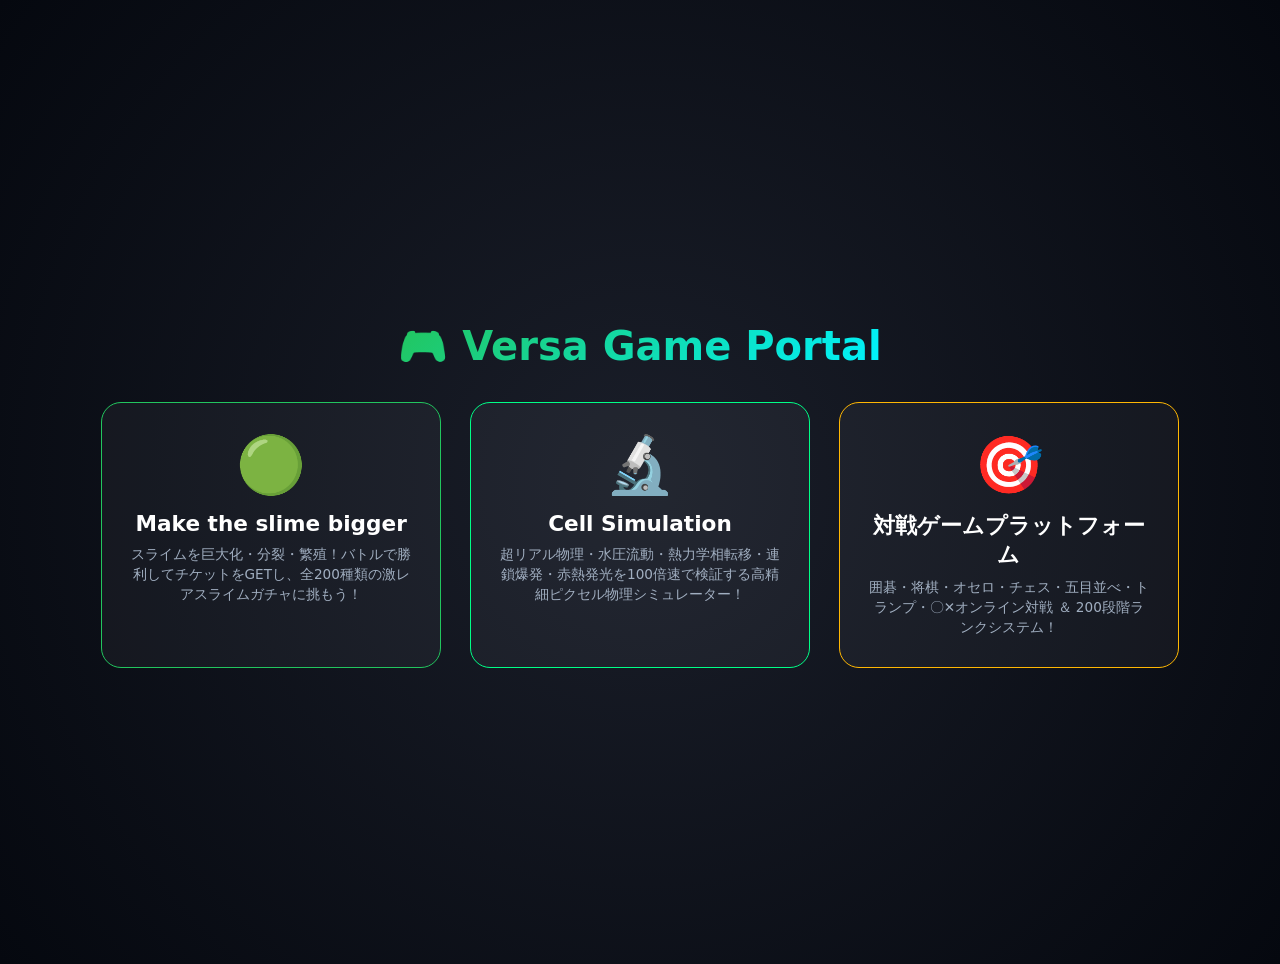
==== index.html @ 283bbd18 "feat: 新ゲーム Make the slime bigger (全200種スライム巨大化・分裂・繁殖・バトル・ガチャ育成) 新規構築" ====
<!DOCTYPE html>
<html lang="ja">
<head>
  <meta charset="UTF-8">
  <meta name="viewport" content="width=device-width, initial-scale=1.0">
  <title>Versa Game Portal | オンラインゲーム ＆ シミュレーター ポータル</title>
  <link rel="icon" type="image/png" href="online-game-platform/favicon.png">
  <style>
    body {
      margin: 0; padding: 0;
      font-family: 'Inter', system-ui, sans-serif;
      background: #0b0e14;
      color: #fff;
      display: flex;
      flex-direction: column;
      align-items: center;
      justify-content: center;
      min-height: 100vh;
      background: radial-gradient(circle at center, #1a1e29 0%, #05080f 100%);
      padding: 2rem 1rem;
    }
    h1 {
      font-size: 2.5rem;
      background: linear-gradient(135deg, #22c55e, #00f2fe);
      -webkit-background-clip: text;
      -webkit-text-fill-color: transparent;
      margin-bottom: 2rem;
      text-align: center;
    }
    .portal-grid {
      display: grid;
      grid-template-columns: repeat(auto-fit, minmax(280px, 340px));
      gap: 1.8rem;
      width: 100%;
      max-width: 1200px;
      justify-content: center;
    }
    .card {
      background: rgba(255,255,255,0.04);
      border: 1px solid rgba(34, 197, 94, 0.3);
      border-radius: 20px;
      padding: 1.8rem;
      text-align: center;
      text-decoration: none;
      color: #fff;
      transition: all 0.3s ease;
      display: flex;
      flex-direction: column;
      align-items: center;
    }
    .card:hover {
      transform: translateY(-8px);
      border-color: #22c55e;
      box-shadow: 0 10px 30px rgba(34, 197, 94, 0.3);
      background: rgba(255,255,255,0.08);
    }
    .card-icon { font-size: 3.5rem; margin-bottom: 0.8rem; }
    .card-title { font-size: 1.35rem; font-weight: bold; margin-bottom: 0.5rem; }
    .card-desc { font-size: 0.85rem; color: #a0aec0; line-height: 1.5; }
  </style>
</head>
<body>
  <h1>🎮 Versa Game Portal</h1>
  <div class="portal-grid">
    <a href="SlimeBigger/index.html" class="card" style="border-color: #22c55e;">
      <div class="card-icon">🟢</div>
      <div class="card-title">Make the slime bigger</div>
      <div class="card-desc">スライムを巨大化・分裂・繁殖！バトルで勝利してチケットをGETし、全200種類の激レアスライムガチャに挑もう！</div>
    </a>
    <a href="CellSimulation/index.html" class="card" style="border-color: #00ff87;">
      <div class="card-icon">🔬</div>
      <div class="card-title">Cell Simulation</div>
      <div class="card-desc">超リアル物理・水圧流動・熱力学相転移・連鎖爆発・赤熱発光を100倍速で検証する高精細ピクセル物理シミュレーター！</div>
    </a>
    <a href="online-game-platform/index.html" class="card" style="border-color: #ffb703;">
      <div class="card-icon">🎯</div>
      <div class="card-title">対戦ゲームプラットフォーム</div>
      <div class="card-desc">囲碁・将棋・オセロ・チェス・五目並べ・トランプ・〇✕オンライン対戦 ＆ 200段階ランクシステム！</div>
    </a>
  </div>
</body>
</html>
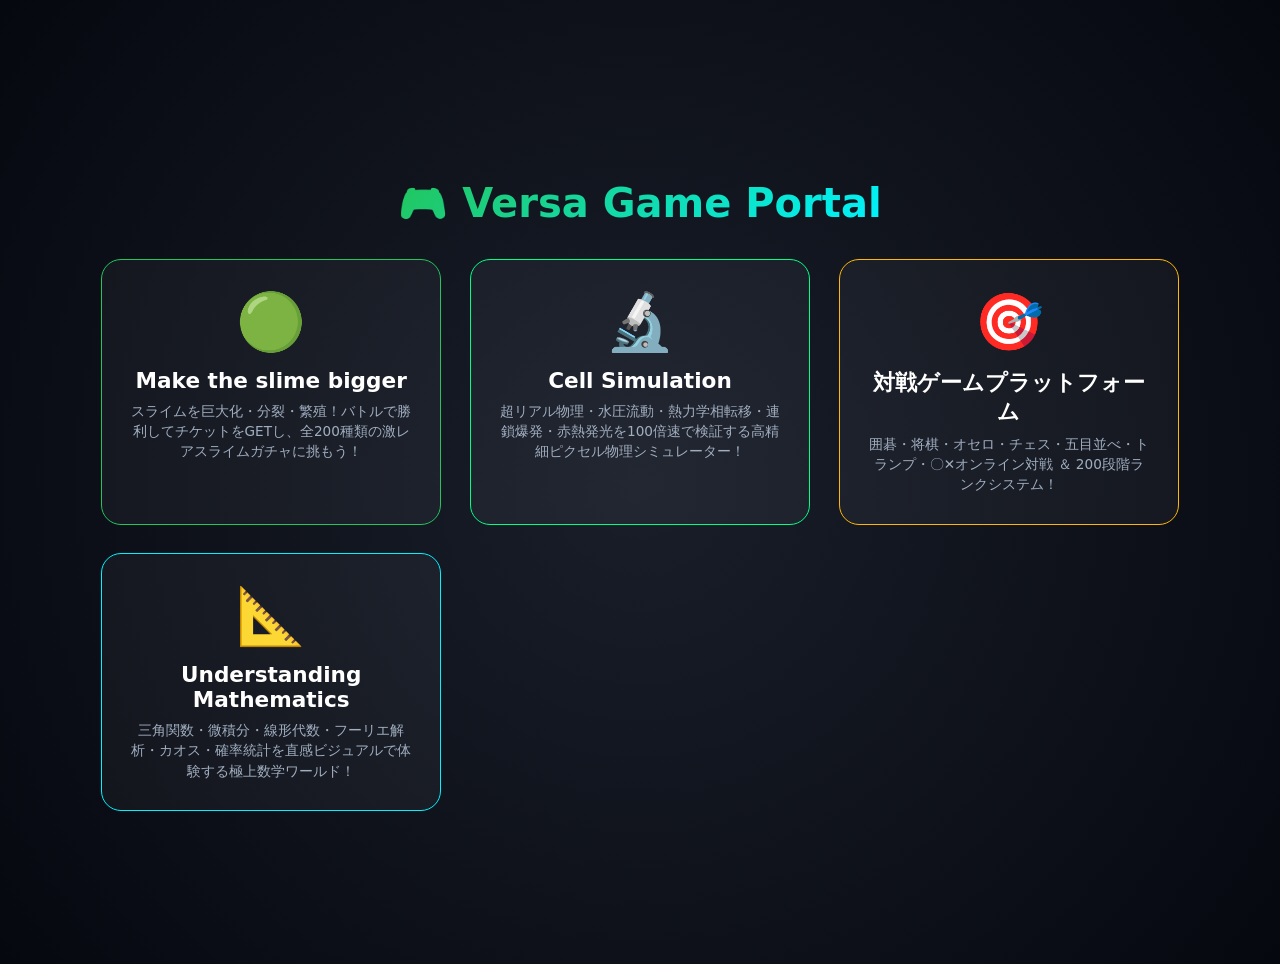
==== commit 3ece91b8: "Add Understanding Mathematics interactive simulator and update Versa Game Portal" ====
--- a/index.html
+++ b/index.html
@@ -77,6 +77,11 @@
       <div class="card-title">対戦ゲームプラットフォーム</div>
       <div class="card-desc">囲碁・将棋・オセロ・チェス・五目並べ・トランプ・〇✕オンライン対戦 ＆ 200段階ランクシステム！</div>
     </a>
+    <a href="UnderstandingMathematics/index.html" class="card" style="border-color: #00f3ff;">
+      <div class="card-icon">📐</div>
+      <div class="card-title">Understanding Mathematics</div>
+      <div class="card-desc">三角関数・微積分・線形代数・フーリエ解析・カオス・確率統計を直感ビジュアルで体験する極上数学ワールド！</div>
+    </a>
   </div>
 </body>
 </html>
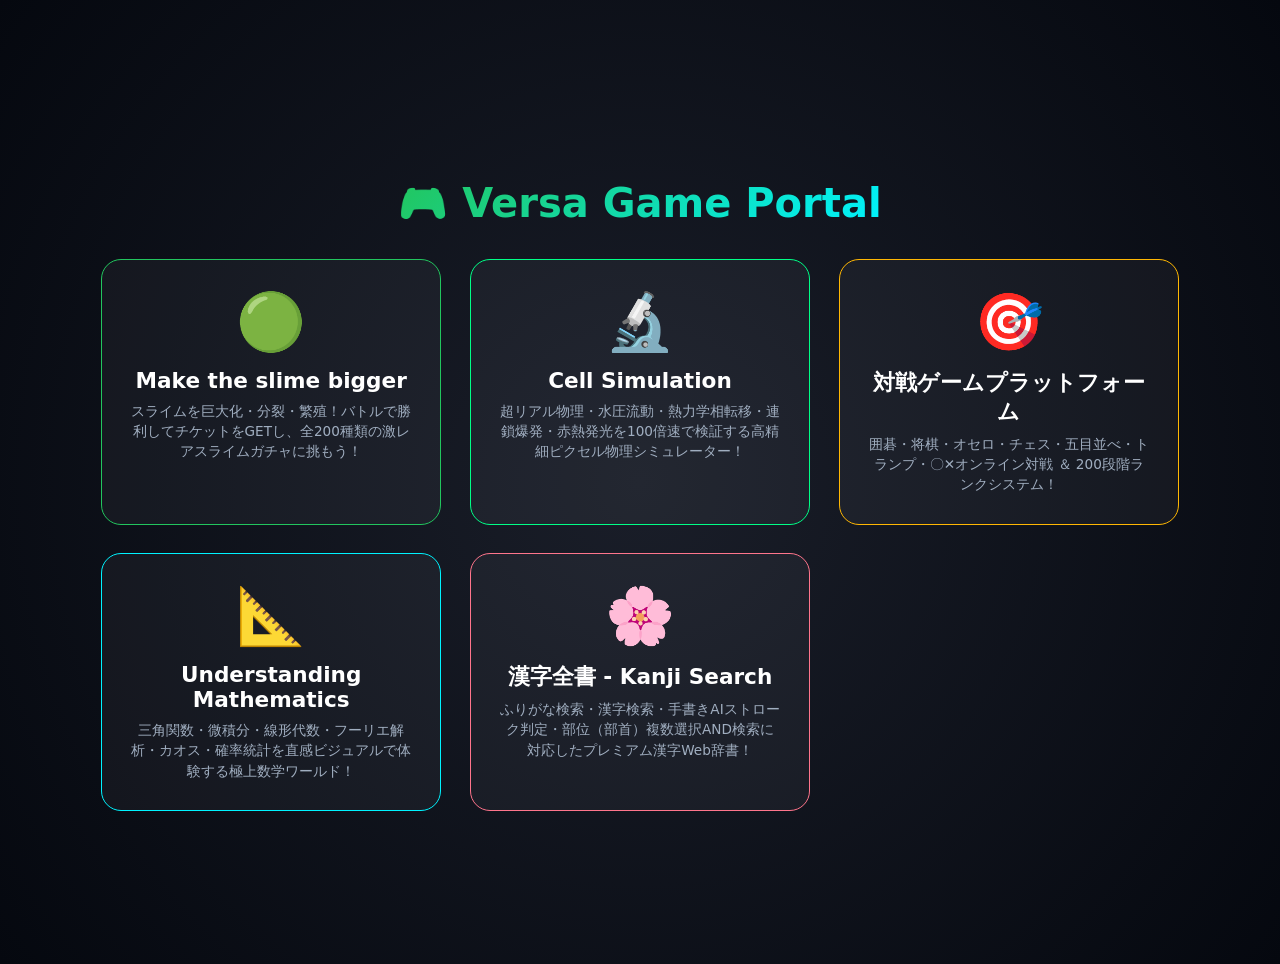
==== commit 69ad43c9: "Add KanjiSearch app (Furigana, Kanji, Handwriting AI, and Radical part multi-select search)" ====
--- a/index.html
+++ b/index.html
@@ -4,7 +4,7 @@
   <meta charset="UTF-8">
   <meta name="viewport" content="width=device-width, initial-scale=1.0">
   <title>Versa Game Portal | オンラインゲーム ＆ シミュレーター ポータル</title>
-  <link rel="icon" type="image/png" href="online-game-platform/favicon.png">
+  <link rel="icon" type="image/png" href="./favicon.png">
   <style>
     body {
       margin: 0; padding: 0;
@@ -82,6 +82,11 @@
       <div class="card-title">Understanding Mathematics</div>
       <div class="card-desc">三角関数・微積分・線形代数・フーリエ解析・カオス・確率統計を直感ビジュアルで体験する極上数学ワールド！</div>
     </a>
+    <a href="KanjiSearch/index.html" class="card" style="border-color: #ff758c;">
+      <div class="card-icon">🌸</div>
+      <div class="card-title">漢字全書 - Kanji Search</div>
+      <div class="card-desc">ふりがな検索・漢字検索・手書きAIストローク判定・部位（部首）複数選択AND検索に対応したプレミアム漢字Web辞書！</div>
+    </a>
   </div>
 </body>
 </html>
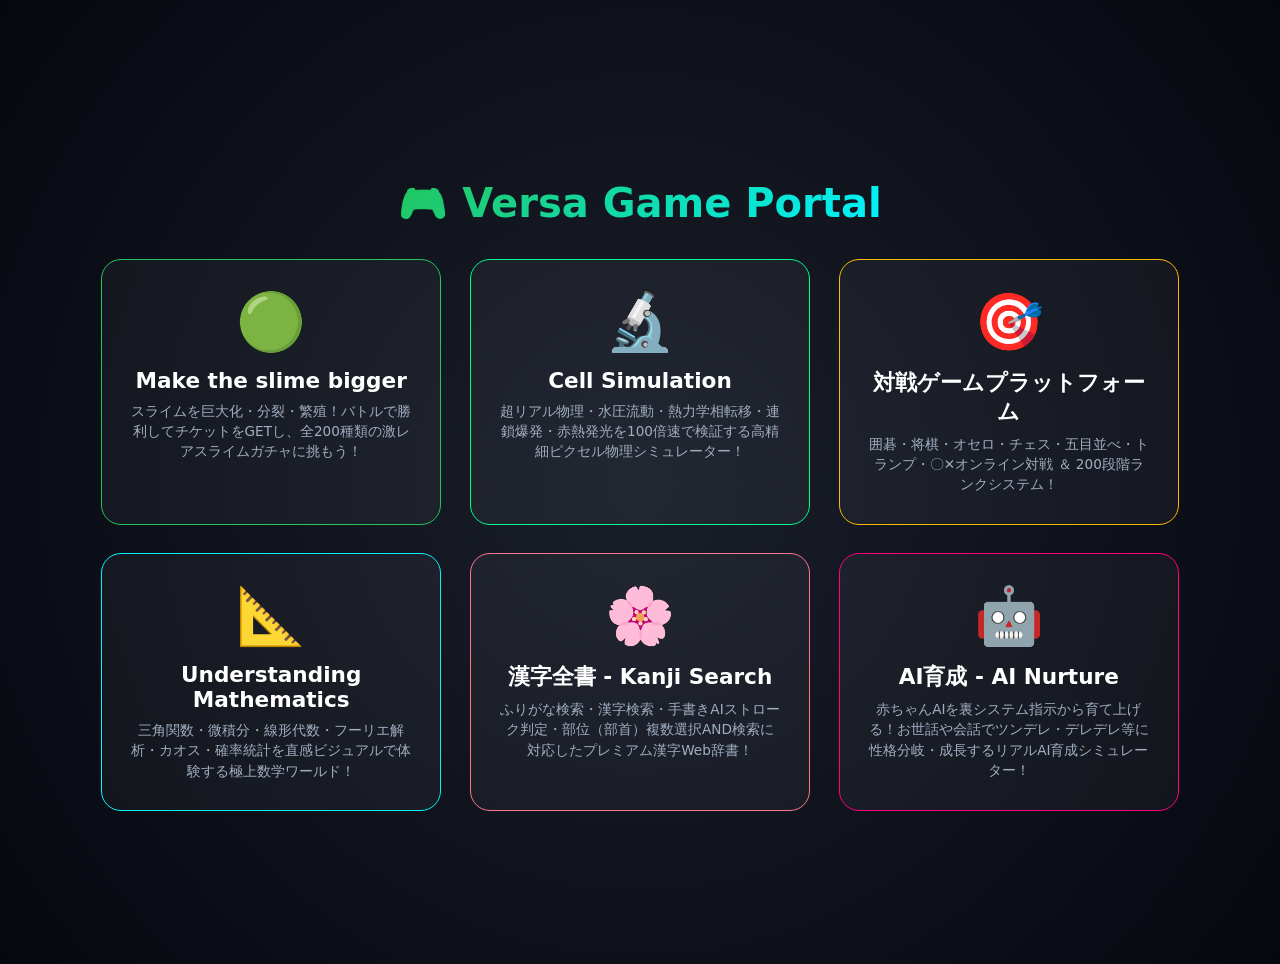
==== commit 85c29202: "Add AiNurture app (AI growth simulator with stage-based system prompts, status development, and pers" ====
--- a/index.html
+++ b/index.html
@@ -87,6 +87,11 @@
       <div class="card-title">漢字全書 - Kanji Search</div>
       <div class="card-desc">ふりがな検索・漢字検索・手書きAIストローク判定・部位（部首）複数選択AND検索に対応したプレミアム漢字Web辞書！</div>
     </a>
+    <a href="AiNurture/index.html" class="card" style="border-color: #ff007f;">
+      <div class="card-icon">🤖</div>
+      <div class="card-title">AI育成 - AI Nurture</div>
+      <div class="card-desc">赤ちゃんAIを裏システム指示から育て上げる！お世話や会話でツンデレ・デレデレ等に性格分岐・成長するリアルAI育成シミュレーター！</div>
+    </a>
   </div>
 </body>
 </html>
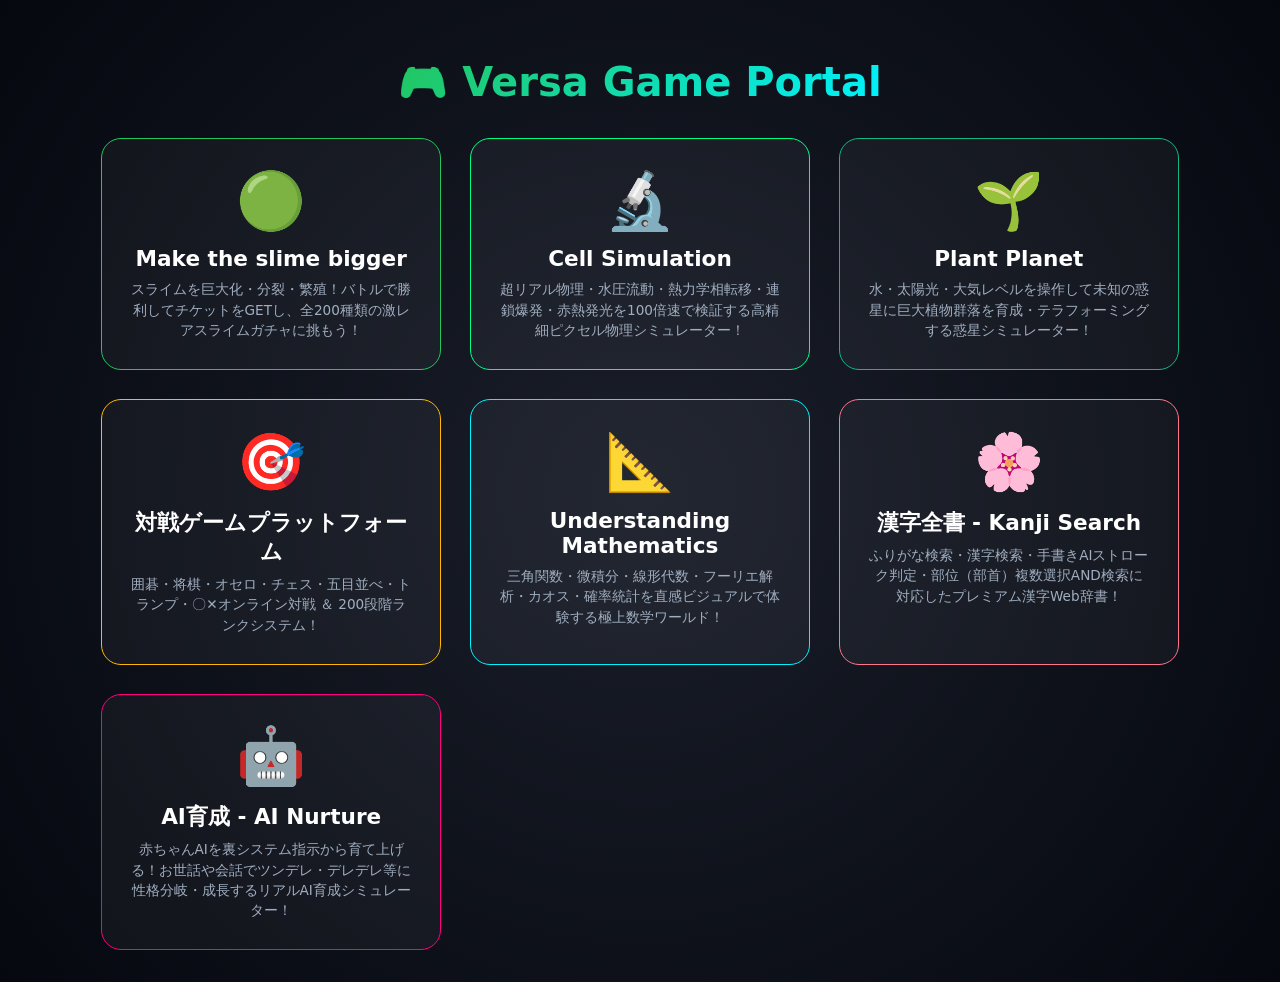
==== commit 5ae99d55: "Add PlantPlanet app and update Versa Game Portal buttons" ====
--- a/index.html
+++ b/index.html
@@ -72,6 +72,11 @@
       <div class="card-title">Cell Simulation</div>
       <div class="card-desc">超リアル物理・水圧流動・熱力学相転移・連鎖爆発・赤熱発光を100倍速で検証する高精細ピクセル物理シミュレーター！</div>
     </a>
+    <a href="PlantPlanet/index.html" class="card" style="border-color: #10b981;">
+      <div class="card-icon">🌱</div>
+      <div class="card-title">Plant Planet</div>
+      <div class="card-desc">水・太陽光・大気レベルを操作して未知の惑星に巨大植物群落を育成・テラフォーミングする惑星シミュレーター！</div>
+    </a>
     <a href="online-game-platform/index.html" class="card" style="border-color: #ffb703;">
       <div class="card-icon">🎯</div>
       <div class="card-title">対戦ゲームプラットフォーム</div>
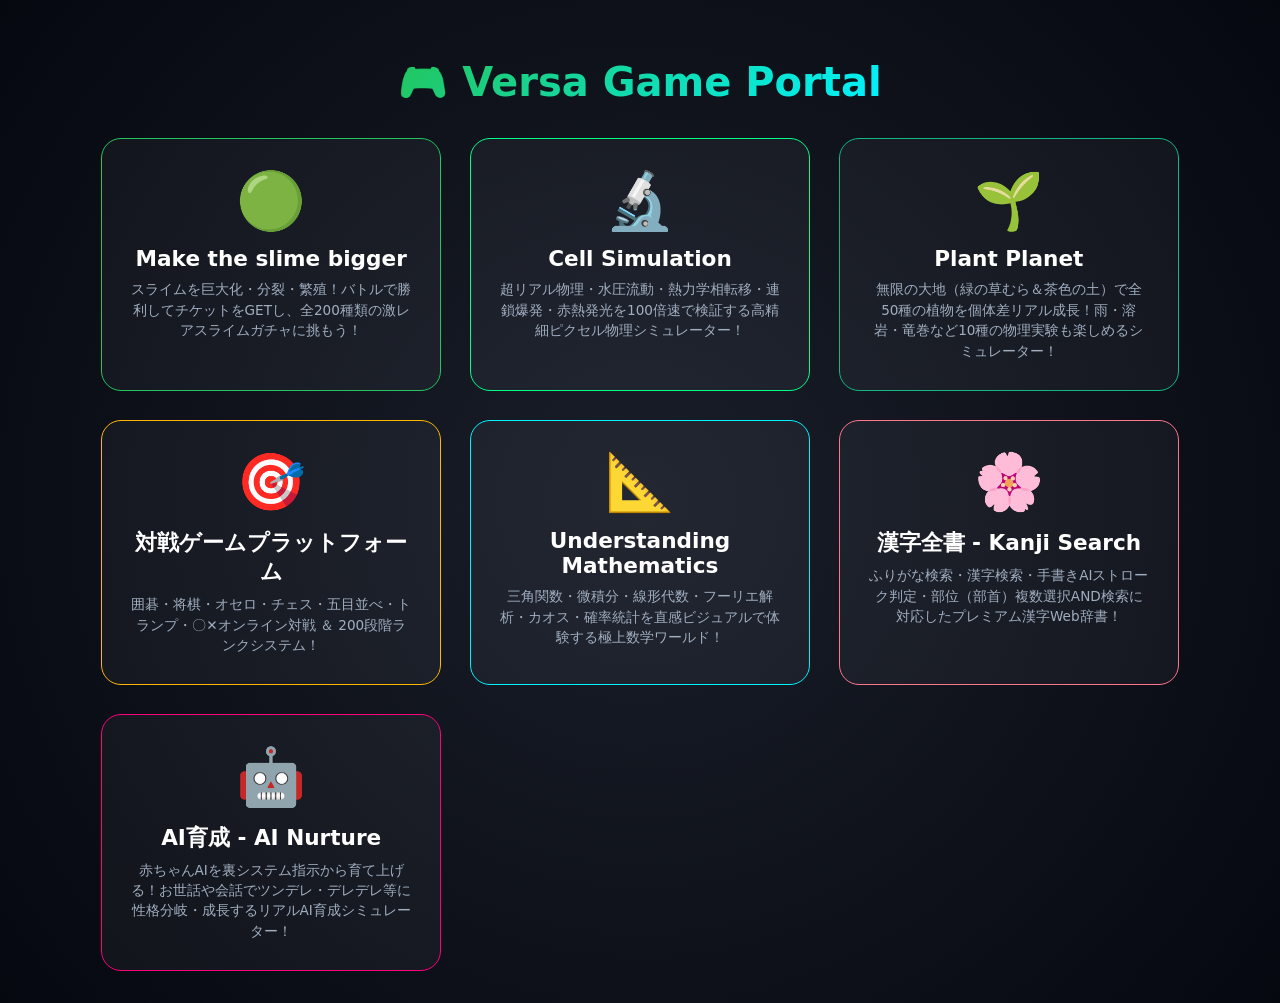
==== commit 126a30d3: "Refactor PlantPlanet: 50 procedural plants, 10 physics tools, infinite scroll canvas with grass and " ====
--- a/index.html
+++ b/index.html
@@ -75,7 +75,7 @@
     <a href="PlantPlanet/index.html" class="card" style="border-color: #10b981;">
       <div class="card-icon">🌱</div>
       <div class="card-title">Plant Planet</div>
-      <div class="card-desc">水・太陽光・大気レベルを操作して未知の惑星に巨大植物群落を育成・テラフォーミングする惑星シミュレーター！</div>
+      <div class="card-desc">無限の大地（緑の草むら＆茶色の土）で全50種の植物を個体差リアル成長！雨・溶岩・竜巻など10種の物理実験も楽しめるシミュレーター！</div>
     </a>
     <a href="online-game-platform/index.html" class="card" style="border-color: #ffb703;">
       <div class="card-icon">🎯</div>
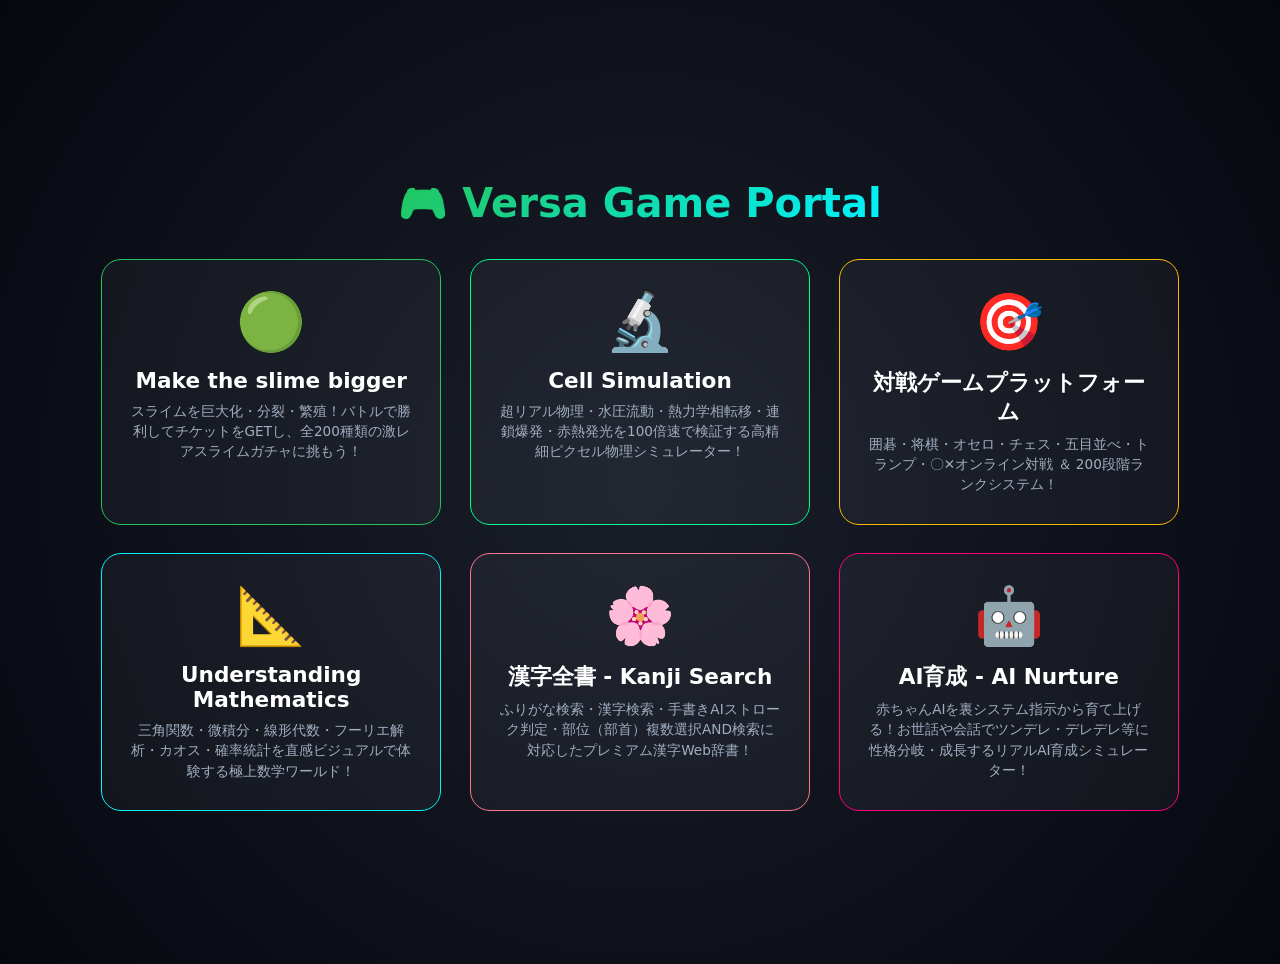
==== commit 03ff9f83: "Completely delete PlantPlanet project and remove links" ====
--- a/index.html
+++ b/index.html
@@ -72,11 +72,7 @@
       <div class="card-title">Cell Simulation</div>
       <div class="card-desc">超リアル物理・水圧流動・熱力学相転移・連鎖爆発・赤熱発光を100倍速で検証する高精細ピクセル物理シミュレーター！</div>
     </a>
-    <a href="PlantPlanet/index.html" class="card" style="border-color: #10b981;">
-      <div class="card-icon">🌱</div>
-      <div class="card-title">Plant Planet</div>
-      <div class="card-desc">無限の大地（緑の草むら＆茶色の土）で全50種の植物を個体差リアル成長！雨・溶岩・竜巻など10種の物理実験も楽しめるシミュレーター！</div>
-    </a>
+
     <a href="online-game-platform/index.html" class="card" style="border-color: #ffb703;">
       <div class="card-icon">🎯</div>
       <div class="card-title">対戦ゲームプラットフォーム</div>
